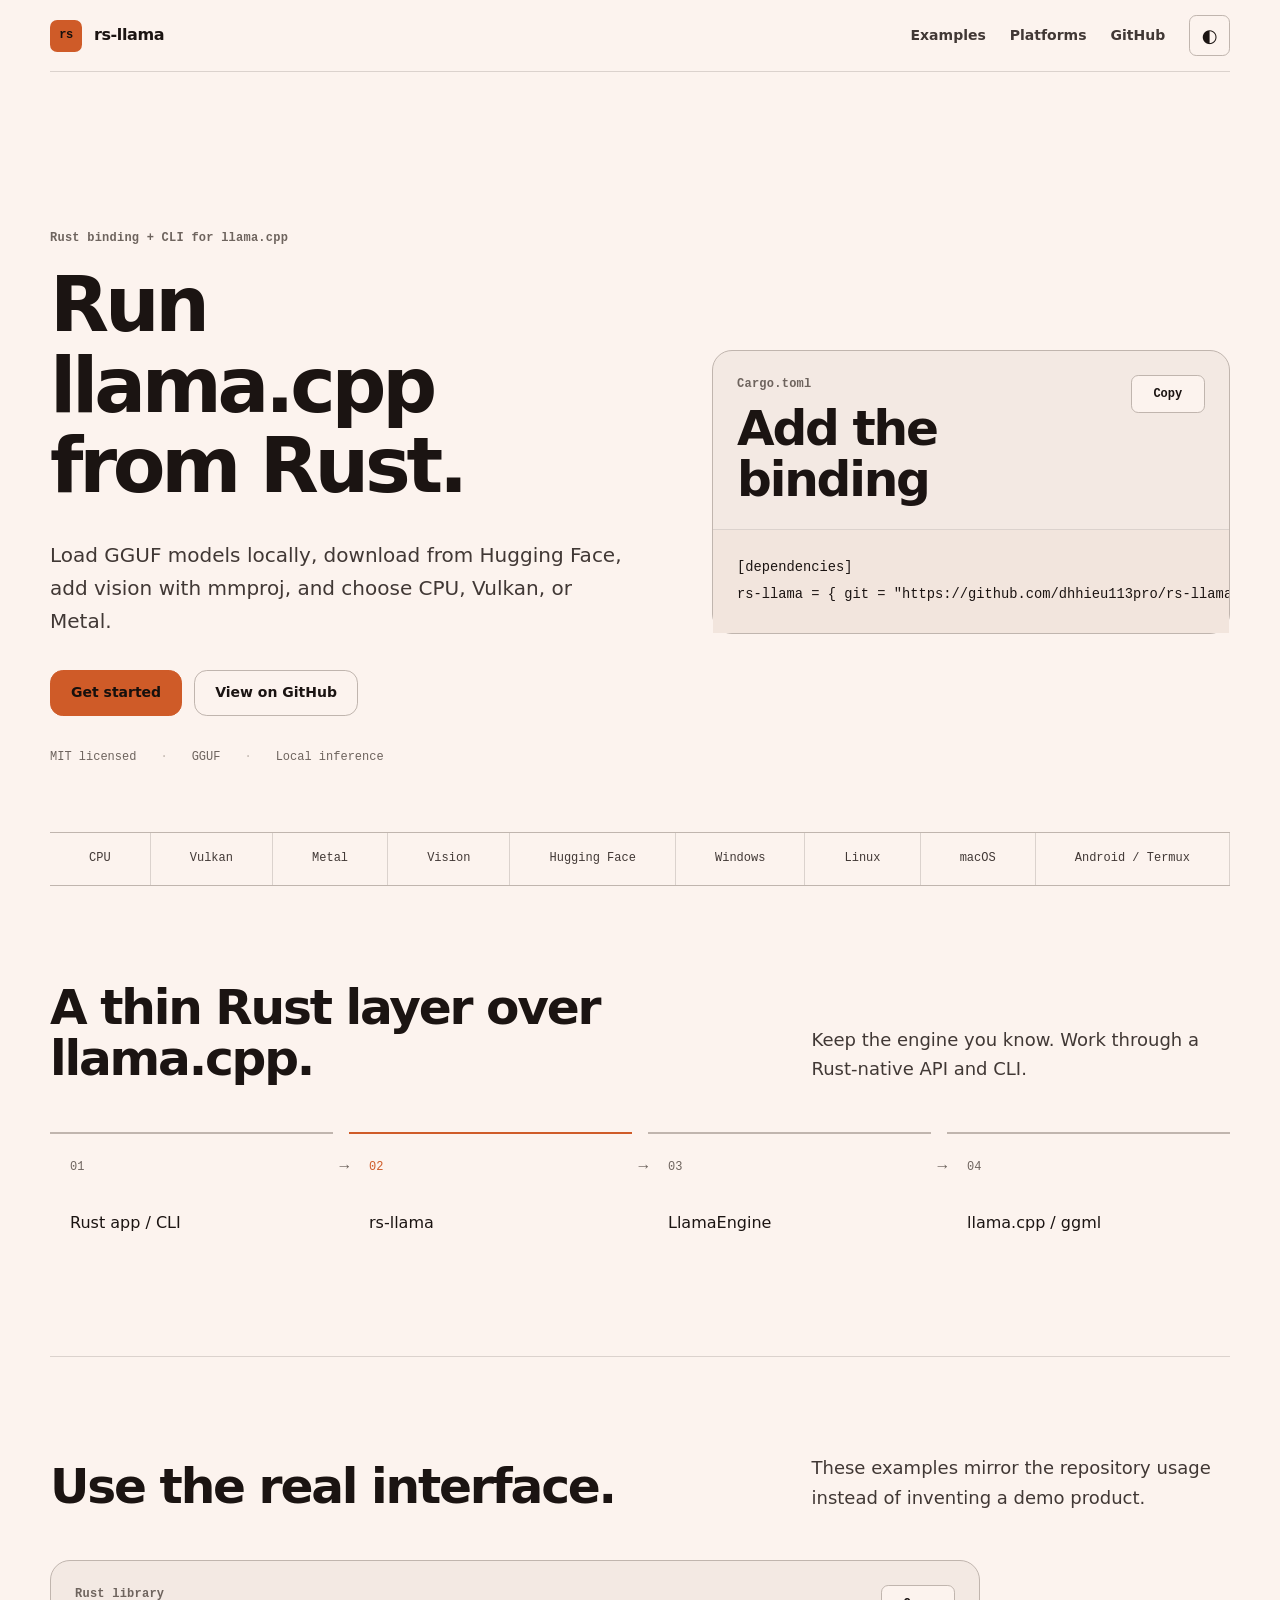
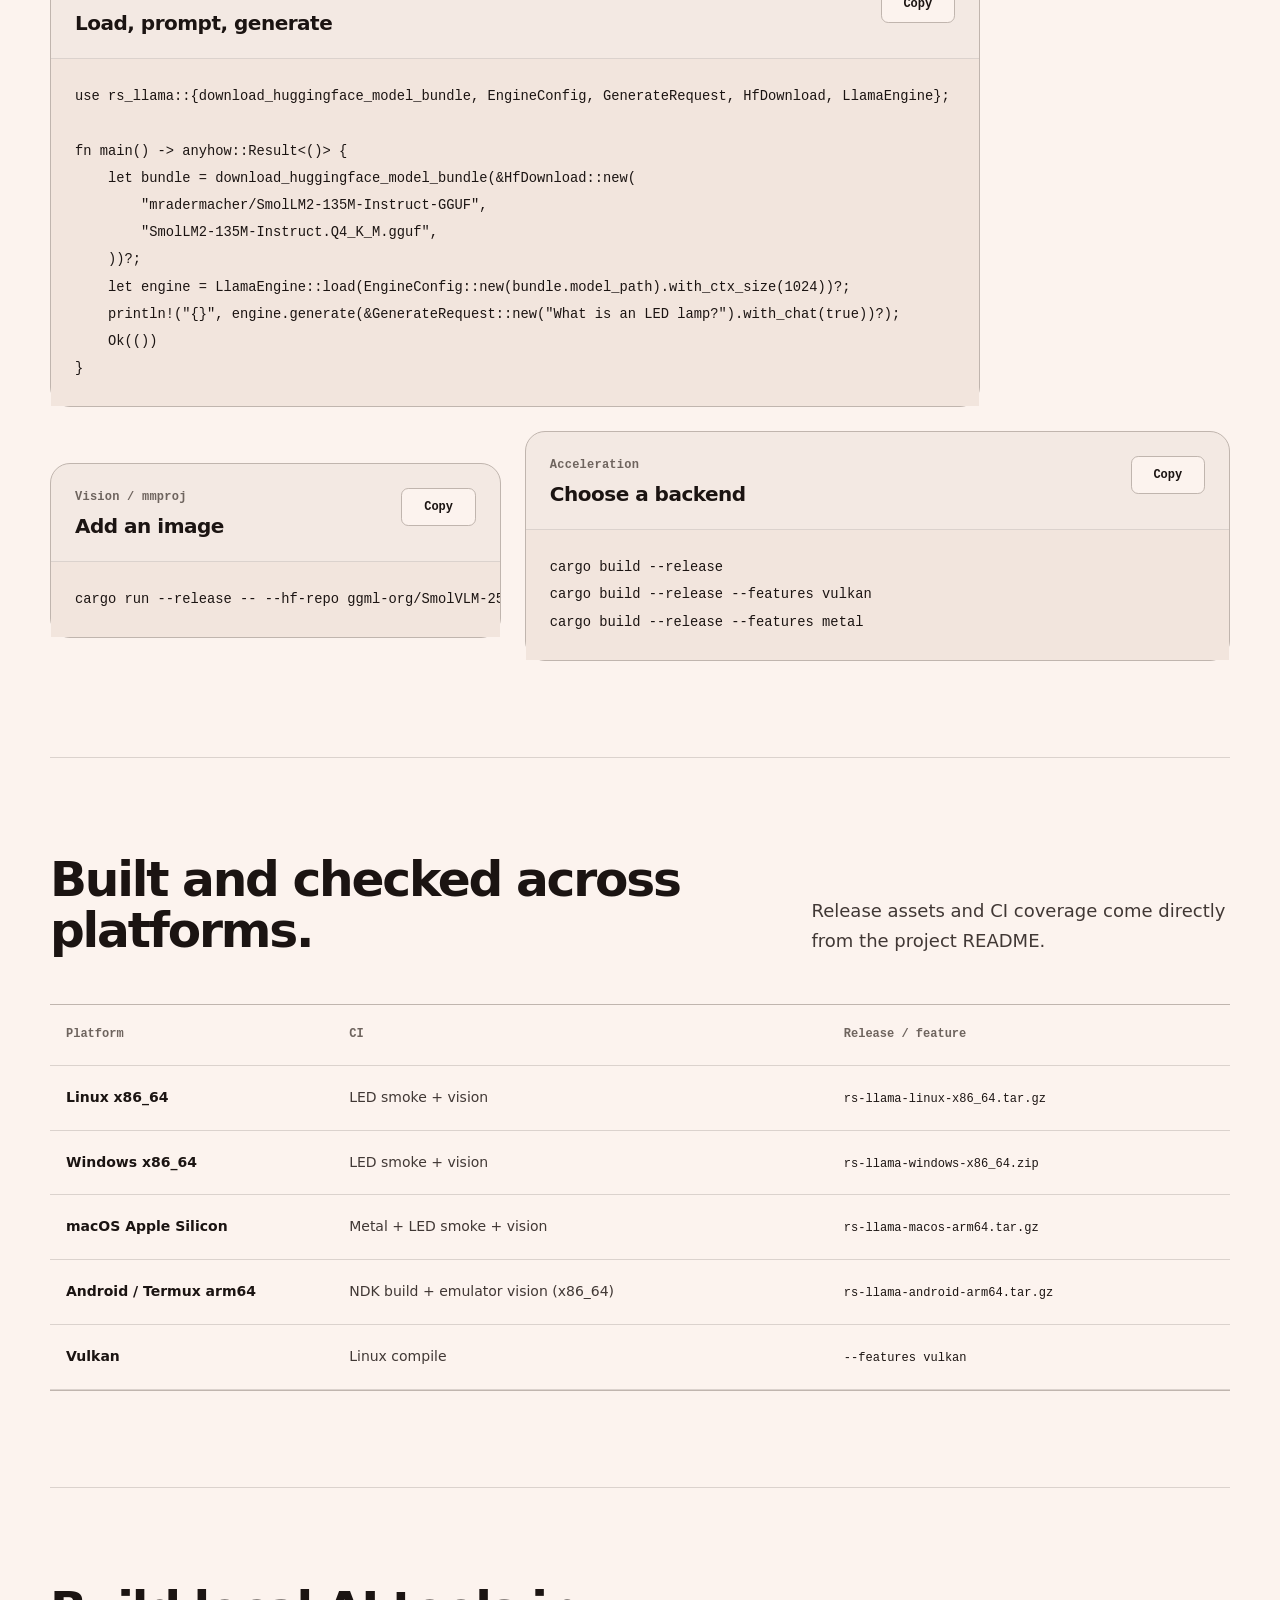
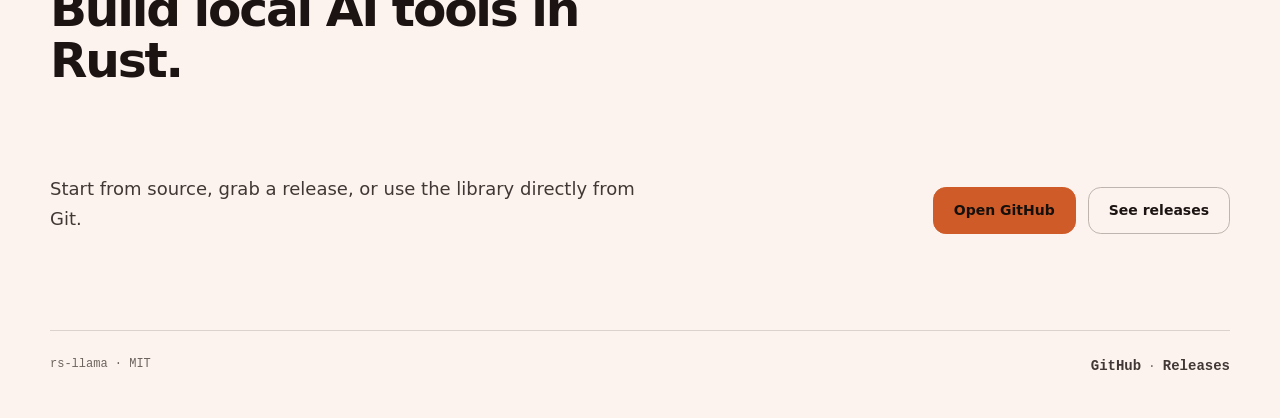
==== docs/index.html @ c81ec960 "fix(pages): publish landing page from docs" ====
<!doctype html>
<html lang="en">
<head>
  <meta charset="utf-8">
  <meta name="viewport" content="width=device-width, initial-scale=1">
  <meta name="description" content="rs-llama is a Rust library and CLI for running GGUF models through llama.cpp.">
  <title>rs-llama — Run llama.cpp from Rust</title>
  <link rel="stylesheet" href="./tokens.css">
  <link rel="stylesheet" href="./styles.css">
  <script src="./app.js" defer></script>
</head>
<body>
  <a class="skip-link" href="#main">Skip to content</a>

  <header class="site-header">
    <a class="brand" href="#top" aria-label="rs-llama home">
      <span class="brand-mark" aria-hidden="true">rs</span>
      <span>rs-llama</span>
    </a>
    <nav class="site-nav" aria-label="Primary navigation">
      <a href="#examples">Examples</a>
      <a href="#platforms">Platforms</a>
      <a href="https://github.com/dhhieu113pro/rs-llama">GitHub</a>
    </nav>
    <button class="icon-button" id="theme-toggle" type="button" aria-label="Toggle color theme" title="Toggle color theme">
      <span aria-hidden="true" id="theme-icon">◐</span>
    </button>
  </header>

  <main id="main">
    <section class="hero" id="top" aria-labelledby="hero-title">
      <div class="hero-copy">
        <p class="hero-note">Rust binding + CLI for llama.cpp</p>
        <h1 id="hero-title">Run llama.cpp from Rust.</h1>
        <p class="hero-lede">Load GGUF models locally, download from Hugging Face, add vision with mmproj, and choose CPU, Vulkan, or Metal.</p>
        <div class="hero-actions">
          <a class="button button-primary" href="#examples">Get started</a>
          <a class="button button-secondary" href="https://github.com/dhhieu113pro/rs-llama">View on GitHub</a>
        </div>
        <ul class="hero-meta" aria-label="Project facts">
          <li>MIT licensed</li>
          <li>GGUF</li>
          <li>Local inference</li>
        </ul>
      </div>

      <article class="playground-card playground-card-hero" aria-labelledby="install-title">
        <div class="example-head">
          <div>
            <p class="example-type">Cargo.toml</p>
            <h2 id="install-title">Add the binding</h2>
          </div>
          <button class="copy-button" type="button" data-copy-target="install-code">Copy</button>
        </div>
        <pre><code id="install-code">[dependencies]
rs-llama = { git = &quot;https://github.com/dhhieu113pro/rs-llama&quot; }</code></pre>
      </article>
    </section>

    <section class="capability-rail" aria-label="Supported capabilities">
      <span>CPU</span><span>Vulkan</span><span>Metal</span><span>Vision</span><span>Hugging Face</span><span>Windows</span><span>Linux</span><span>macOS</span><span>Android / Termux</span>
    </section>

    <section class="architecture" aria-labelledby="architecture-title">
      <div class="section-heading">
        <h2 id="architecture-title">A thin Rust layer over llama.cpp.</h2>
        <p>Keep the engine you know. Work through a Rust-native API and CLI.</p>
      </div>
      <ol class="architecture-flow">
        <li><span>Rust app / CLI</span></li>
        <li><span>rs-llama</span></li>
        <li><span>LlamaEngine</span></li>
        <li><span>llama.cpp / ggml</span></li>
      </ol>
    </section>

    <section class="examples" id="examples" aria-labelledby="examples-title">
      <div class="section-heading">
        <h2 id="examples-title">Use the real interface.</h2>
        <p>These examples mirror the repository usage instead of inventing a demo product.</p>
      </div>

      <article class="playground-card example-wide" aria-labelledby="library-example-title">
        <div class="example-head">
          <div>
            <p class="example-type">Rust library</p>
            <h3 id="library-example-title">Load, prompt, generate</h3>
          </div>
          <button class="copy-button" type="button" data-copy-target="library-code">Copy</button>
        </div>
        <pre><code id="library-code">use rs_llama::{download_huggingface_model_bundle, EngineConfig, GenerateRequest, HfDownload, LlamaEngine};

fn main() -&gt; anyhow::Result&lt;()&gt; {
    let bundle = download_huggingface_model_bundle(&amp;HfDownload::new(
        &quot;mradermacher/SmolLM2-135M-Instruct-GGUF&quot;,
        &quot;SmolLM2-135M-Instruct.Q4_K_M.gguf&quot;,
    ))?;
    let engine = LlamaEngine::load(EngineConfig::new(bundle.model_path).with_ctx_size(1024))?;
    println!(&quot;{}&quot;, engine.generate(&amp;GenerateRequest::new(&quot;What is an LED lamp?&quot;).with_chat(true))?);
    Ok(())
}</code></pre>
      </article>

      <div class="example-pair">
        <article class="playground-card" aria-labelledby="vision-example-title">
          <div class="example-head">
            <div>
              <p class="example-type">Vision / mmproj</p>
              <h3 id="vision-example-title">Add an image</h3>
            </div>
            <button class="copy-button" type="button" data-copy-target="vision-code">Copy</button>
          </div>
          <pre><code id="vision-code">cargo run --release -- --hf-repo ggml-org/SmolVLM-256M-Instruct-GGUF --hf-file SmolVLM-256M-Instruct-Q8_0.gguf --image ./photo.jpg --chat --prompt &quot;What is in this image?&quot;</code></pre>
        </article>

        <article class="playground-card" aria-labelledby="backend-example-title">
          <div class="example-head">
            <div>
              <p class="example-type">Acceleration</p>
              <h3 id="backend-example-title">Choose a backend</h3>
            </div>
            <button class="copy-button" type="button" data-copy-target="backend-code">Copy</button>
          </div>
          <pre><code id="backend-code">cargo build --release
cargo build --release --features vulkan
cargo build --release --features metal</code></pre>
        </article>
      </div>
    </section>

    <section class="platforms" id="platforms" aria-labelledby="platforms-title">
      <div class="section-heading">
        <h2 id="platforms-title">Built and checked across platforms.</h2>
        <p>Release assets and CI coverage come directly from the project README.</p>
      </div>
      <div class="table-wrap">
        <table class="platform-table">
          <thead><tr><th scope="col">Platform</th><th scope="col">CI</th><th scope="col">Release / feature</th></tr></thead>
          <tbody>
            <tr><th scope="row">Linux x86_64</th><td data-label="CI">LED smoke + vision</td><td data-label="Release / feature"><code>rs-llama-linux-x86_64.tar.gz</code></td></tr>
            <tr><th scope="row">Windows x86_64</th><td data-label="CI">LED smoke + vision</td><td data-label="Release / feature"><code>rs-llama-windows-x86_64.zip</code></td></tr>
            <tr><th scope="row">macOS Apple Silicon</th><td data-label="CI">Metal + LED smoke + vision</td><td data-label="Release / feature"><code>rs-llama-macos-arm64.tar.gz</code></td></tr>
            <tr><th scope="row">Android / Termux arm64</th><td data-label="CI">NDK build + emulator vision (x86_64)</td><td data-label="Release / feature"><code>rs-llama-android-arm64.tar.gz</code></td></tr>
            <tr><th scope="row">Vulkan</th><td data-label="CI">Linux compile</td><td data-label="Release / feature"><code>--features vulkan</code></td></tr>
          </tbody>
        </table>
      </div>
    </section>

    <section class="closing" aria-labelledby="closing-title">
      <h2 id="closing-title">Build local AI tools in Rust.</h2>
      <p>Start from source, grab a release, or use the library directly from Git.</p>
      <div class="hero-actions">
        <a class="button button-primary" href="https://github.com/dhhieu113pro/rs-llama">Open GitHub</a>
        <a class="button button-secondary" href="https://github.com/dhhieu113pro/rs-llama/releases">See releases</a>
      </div>
    </section>
  </main>

  <footer class="site-footer">
    <span>rs-llama · MIT</span>
    <span><a href="https://github.com/dhhieu113pro/rs-llama">GitHub</a> · <a href="https://github.com/dhhieu113pro/rs-llama/releases">Releases</a></span>
  </footer>
  <div class="sr-status" id="copy-status" role="status" aria-live="polite"></div>
</body>
</html>
---- docs/tokens.css ----
:root {
  color-scheme: light;
  --color-paper: oklch(97% 0.012 55);
  --color-paper-2: oklch(94% 0.014 55);
  --color-paper-3: oklch(90% 0.016 55);
  --color-ink: oklch(20% 0.012 45);
  --color-ink-2: oklch(35% 0.014 45);
  --color-muted: oklch(51% 0.016 48);
  --color-rule: oklch(78% 0.016 50);
  --color-rule-2: oklch(87% 0.012 50);
  --color-accent: oklch(61% 0.16 42);
  --color-accent-ink: oklch(18% 0.012 42);
  --color-focus: oklch(64% 0.20 42);
  --color-code: oklch(93% 0.018 52);
  --color-success: oklch(58% 0.13 145);
  --color-error: oklch(56% 0.16 25);

  --font-display: ui-sans-serif, system-ui, -apple-system, BlinkMacSystemFont, "Segoe UI", sans-serif;
  --font-body: ui-sans-serif, system-ui, -apple-system, BlinkMacSystemFont, "Segoe UI", sans-serif;
  --font-mono: "SFMono-Regular", Consolas, "Liberation Mono", Menlo, monospace;

  --space-1: 0.25rem;
  --space-2: 0.5rem;
  --space-3: 0.75rem;
  --space-4: 1rem;
  --space-5: 1.25rem;
  --space-6: 1.5rem;
  --space-8: 2rem;
  --space-10: 2.5rem;
  --space-12: 3rem;
  --space-16: 4rem;
  --space-20: 5rem;
  --space-24: 6rem;

  --text-xs: 0.75rem;
  --text-sm: 0.875rem;
  --text-base: 1rem;
  --text-lg: 1.125rem;
  --text-xl: 1.25rem;
  --text-2xl: 1.5rem;
  --text-3xl: 1.875rem;
  --text-display: clamp(2.8rem, 6vw, 5.6rem);

  --radius-sm: 0.45rem;
  --radius-md: 0.8rem;
  --radius-lg: 1.25rem;
  --rule-thin: 1px;
  --dur-fast: 140ms;
  --dur-normal: 220ms;
  --ease-out: cubic-bezier(0.16, 1, 0.3, 1);
  --ease-in: cubic-bezier(0.7, 0, 0.84, 0);
  --ease-in-out: cubic-bezier(0.65, 0, 0.35, 1);
}

:root[data-theme="dark"] {
  color-scheme: dark;
  --color-paper: oklch(16% 0.014 45);
  --color-paper-2: oklch(20% 0.016 45);
  --color-paper-3: oklch(25% 0.018 45);
  --color-ink: oklch(94% 0.012 52);
  --color-ink-2: oklch(81% 0.014 50);
  --color-muted: oklch(68% 0.016 48);
  --color-rule: oklch(35% 0.018 45);
  --color-rule-2: oklch(27% 0.016 45);
  --color-accent: oklch(69% 0.15 42);
  --color-accent-ink: oklch(17% 0.012 42);
  --color-focus: oklch(73% 0.19 42);
  --color-code: oklch(20% 0.018 45);
  --color-success: oklch(70% 0.13 145);
  --color-error: oklch(70% 0.15 25);
}

@media (prefers-color-scheme: dark) {
  :root:not([data-theme="light"]) {
    color-scheme: dark;
    --color-paper: oklch(16% 0.014 45);
    --color-paper-2: oklch(20% 0.016 45);
    --color-paper-3: oklch(25% 0.018 45);
    --color-ink: oklch(94% 0.012 52);
    --color-ink-2: oklch(81% 0.014 50);
    --color-muted: oklch(68% 0.016 48);
    --color-rule: oklch(35% 0.018 45);
    --color-rule-2: oklch(27% 0.016 45);
    --color-accent: oklch(69% 0.15 42);
    --color-accent-ink: oklch(17% 0.012 42);
    --color-focus: oklch(73% 0.19 42);
    --color-code: oklch(20% 0.018 45);
    --color-success: oklch(70% 0.13 145);
    --color-error: oklch(70% 0.15 25);
  }
}
---- docs/styles.css ----
/* Hallmark · genre: modern-minimal · macrostructure: Component Playground · theme: custom · tone: technical/austere · anchor hue: rust-copper
 * vibe: rust precision, local inference, technical restraint
 * paper: oklch(97% 0.012 55) · accent: oklch(61% 0.16 42)
 * display: system sans · body: system sans · mono: system mono
 * axes: warm-near-white / technical-sans / rust-copper · enrichment: none · nav: N9 · footer: Ft2
 */
/* Hallmark · pre-emit critique: P4 H4 E4 S5 R5 V4 */

html,
body {
  overflow-x: clip;
}

html {
  scroll-behavior: smooth;
  background: var(--color-paper);
}

* {
  box-sizing: border-box;
}

*::before,
*::after {
  box-sizing: border-box;
}

body {
  margin: 0;
  background: var(--color-paper);
  color: var(--color-ink);
  font-family: var(--font-body);
  font-size: var(--text-base);
  line-height: 1.65;
  text-rendering: optimizeLegibility;
}

button,
a {
  -webkit-tap-highlight-color: transparent;
}

a {
  color: inherit;
  text-decoration-thickness: var(--rule-thin);
  text-underline-offset: 0.2em;
}

a:focus-visible,
button:focus-visible {
  outline: 3px solid var(--color-focus);
  outline-offset: 3px;
}

button {
  font-family: var(--font-body);
}

h1,
h2,
h3,
p,
ul,
ol {
  margin-top: 0;
}

h1,
h2,
h3 {
  margin-bottom: 0;
  color: var(--color-ink);
  font-family: var(--font-display);
  font-style: normal;
  line-height: 1.05;
  overflow-wrap: anywhere;
  min-width: 0;
}

h1 {
  max-width: 10ch;
  font-size: var(--text-display);
  font-weight: 720;
  letter-spacing: -0.055em;
}

h2 {
  font-size: clamp(2rem, 3.8vw, 3.4rem);
  font-weight: 680;
  letter-spacing: -0.045em;
}

h3 {
  font-size: var(--text-xl);
  font-weight: 680;
  letter-spacing: -0.025em;
}

pre,
code {
  font-family: var(--font-mono);
}

pre {
  margin: 0;
  overflow-x: auto;
  overscroll-behavior-inline: contain;
  scrollbar-width: thin;
}

code {
  font-size: 0.86em;
}

.skip-link {
  position: fixed;
  top: var(--space-3);
  left: var(--space-3);
  z-index: 100;
  transform: translateY(-180%);
  padding: var(--space-2) var(--space-4);
  border: var(--rule-thin) solid var(--color-ink);
  border-radius: var(--radius-sm);
  background: var(--color-paper);
  color: var(--color-ink);
  text-decoration: none;
  transition: transform var(--dur-fast) var(--ease-out);
}

.skip-link:focus {
  transform: translateY(0);
}

.site-header,
.hero,
.capability-rail,
.architecture,
.examples,
.platforms,
.closing,
.site-footer {
  width: min(1180px, calc(100% - 2 * var(--space-8)));
  margin-inline: auto;
}

.site-header {
  position: sticky;
  top: 0;
  z-index: 20;
  display: grid;
  grid-template-columns: 1fr auto auto;
  align-items: center;
  min-height: 72px;
  border-bottom: var(--rule-thin) solid var(--color-rule-2);
  background: var(--color-paper);
}

.brand,
.site-nav a,
.button,
.site-footer a {
  white-space: nowrap;
}

.brand {
  display: inline-flex;
  align-items: center;
  gap: var(--space-3);
  width: max-content;
  font-family: var(--font-display);
  font-weight: 720;
  letter-spacing: -0.025em;
  text-decoration: none;
}

.brand-mark {
  display: inline-grid;
  width: 2rem;
  height: 2rem;
  place-items: center;
  border-radius: var(--radius-sm);
  background: var(--color-accent);
  color: var(--color-accent-ink);
  font-family: var(--font-mono);
  font-size: var(--text-xs);
  font-weight: 700;
  letter-spacing: -0.04em;
}

.site-nav {
  display: flex;
  align-items: center;
  gap: var(--space-6);
  margin-right: var(--space-6);
}

.site-nav a,
.site-footer a {
  color: var(--color-ink-2);
  font-size: var(--text-sm);
  font-weight: 600;
  text-decoration: none;
  transition: color var(--dur-fast) var(--ease-out);
}

.site-nav a:hover,
.site-footer a:hover {
  color: var(--color-ink);
}

.icon-button,
.copy-button {
  display: inline-grid;
  place-items: center;
  border: var(--rule-thin) solid var(--color-rule);
  border-radius: var(--radius-sm);
  background: var(--color-paper);
  color: var(--color-ink);
  cursor: pointer;
  transition: transform var(--dur-fast) var(--ease-out), background var(--dur-fast) var(--ease-out), border-color var(--dur-fast) var(--ease-out), opacity var(--dur-fast) var(--ease-out);
}

.icon-button {
  width: 2.55rem;
  height: 2.55rem;
  font-size: var(--text-lg);
}

.icon-button:hover,
.copy-button:hover {
  background: var(--color-paper-2);
  transform: translateY(-1px);
}

.icon-button:active,
.copy-button:active,
.button:active {
  transform: translateY(1px);
}

.icon-button:disabled,
.copy-button:disabled,
.button[aria-disabled="true"],
.icon-button[data-state="loading"],
.copy-button[data-state="loading"],
.button[data-state="loading"] {
  cursor: wait;
  opacity: 0.58;
}

.icon-button[data-state="error"],
.copy-button[data-state="error"],
.button[data-state="error"] {
  border-color: var(--color-error);
}

.icon-button[data-state="success"],
.copy-button[data-state="success"],
.button[data-state="success"] {
  border-color: var(--color-success);
}

.hero {
  display: grid;
  grid-template-columns: minmax(0, 1.05fr) minmax(0, 0.95fr);
  gap: clamp(var(--space-12), 7vw, var(--space-24));
  align-items: end;
  min-height: min(760px, calc(100svh - 72px));
  padding-block: var(--space-20) var(--space-16);
}

.hero-copy {
  min-width: 0;
}

.hero-note,
.example-type {
  margin-bottom: var(--space-4);
  color: var(--color-muted);
  font-family: var(--font-mono);
  font-size: var(--text-xs);
  font-weight: 650;
  letter-spacing: 0.02em;
}

.hero-lede {
  max-width: 36rem;
  margin: var(--space-8) 0 0;
  color: var(--color-ink-2);
  font-size: clamp(var(--text-lg), 2vw, var(--text-xl));
}

.hero-actions {
  display: flex;
  flex-wrap: wrap;
  gap: var(--space-3);
  margin-top: var(--space-8);
}

.button {
  display: inline-flex;
  align-items: center;
  justify-content: center;
  min-height: 2.9rem;
  padding: 0 var(--space-5);
  border: var(--rule-thin) solid var(--color-rule);
  border-radius: var(--radius-md);
  font-size: var(--text-sm);
  font-weight: 700;
  text-decoration: none;
  transition: transform var(--dur-fast) var(--ease-out), background var(--dur-fast) var(--ease-out), border-color var(--dur-fast) var(--ease-out), opacity var(--dur-fast) var(--ease-out);
}

.button:hover {
  transform: translateY(-1px);
}

.button-primary {
  border-color: var(--color-accent);
  background: var(--color-accent);
  color: var(--color-accent-ink);
}

.button-primary:hover {
  border-color: var(--color-focus);
}

.button-secondary {
  background: var(--color-paper);
  color: var(--color-ink);
}

.button-secondary:hover {
  background: var(--color-paper-2);
}

.hero-meta {
  display: flex;
  flex-wrap: wrap;
  gap: var(--space-3) var(--space-6);
  margin: var(--space-8) 0 0;
  padding: 0;
  color: var(--color-muted);
  font-family: var(--font-mono);
  font-size: var(--text-xs);
  list-style: none;
}

.hero-meta li + li::before {
  content: "·";
  margin-right: var(--space-6);
  color: var(--color-rule);
}

.playground-card {
  min-width: 0;
  border: var(--rule-thin) solid var(--color-rule);
  border-radius: var(--radius-lg);
  background: var(--color-paper-2);
}

.playground-card-hero {
  align-self: center;
  transform: translateY(var(--space-8));
}

.example-head {
  display: flex;
  align-items: flex-start;
  justify-content: space-between;
  gap: var(--space-6);
  padding: var(--space-6);
  border-bottom: var(--rule-thin) solid var(--color-rule-2);
}

.example-head .example-type {
  margin-bottom: var(--space-2);
}

.copy-button {
  min-width: 4.65rem;
  min-height: 2.35rem;
  padding-inline: var(--space-3);
  font-family: var(--font-mono);
  font-size: var(--text-xs);
  font-weight: 650;
  white-space: nowrap;
}

.playground-card pre {
  padding: var(--space-6);
  background: var(--color-code);
  color: var(--color-ink);
  line-height: 1.7;
}

.capability-rail {
  display: flex;
  flex-wrap: wrap;
  border-block: var(--rule-thin) solid var(--color-rule);
}

.capability-rail span {
  flex: 1 0 auto;
  padding: var(--space-4) var(--space-5);
  border-right: var(--rule-thin) solid var(--color-rule-2);
  color: var(--color-ink-2);
  font-family: var(--font-mono);
  font-size: var(--text-xs);
  text-align: center;
}

.architecture,
.examples,
.platforms {
  padding-block: var(--space-24);
  border-bottom: var(--rule-thin) solid var(--color-rule-2);
}

.section-heading {
  display: grid;
  grid-template-columns: minmax(0, 1.25fr) minmax(0, 0.75fr);
  gap: var(--space-16);
  align-items: end;
  margin-bottom: var(--space-12);
}

.section-heading p {
  max-width: 34rem;
  margin-bottom: 0;
  color: var(--color-ink-2);
  font-size: var(--text-lg);
}

.architecture-flow {
  display: grid;
  grid-template-columns: repeat(4, minmax(0, 1fr));
  gap: var(--space-4);
  margin: 0;
  padding: 0;
  list-style: none;
  counter-reset: architecture;
}

.architecture-flow li {
  position: relative;
  min-width: 0;
  padding: var(--space-6) var(--space-5);
  border-top: 2px solid var(--color-rule);
  color: var(--color-ink);
  counter-increment: architecture;
}

.architecture-flow li::before {
  content: "0" counter(architecture);
  display: block;
  margin-bottom: var(--space-8);
  color: var(--color-muted);
  font-family: var(--font-mono);
  font-size: var(--text-xs);
}

.architecture-flow li:nth-child(2) {
  border-top-color: var(--color-accent);
}

.architecture-flow li:nth-child(2)::before {
  color: var(--color-accent);
}

.architecture-flow li:not(:last-child)::after {
  content: "→";
  position: absolute;
  top: var(--space-5);
  right: calc(var(--space-4) * -1);
  z-index: 2;
  color: var(--color-muted);
  font-family: var(--font-mono);
}

.examples {
  display: grid;
  gap: var(--space-6);
}

.examples .section-heading {
  margin-bottom: var(--space-6);
}

.example-wide {
  width: min(100%, 930px);
}

.example-pair {
  display: grid;
  grid-template-columns: minmax(0, 0.78fr) minmax(0, 1.22fr);
  gap: var(--space-6);
  align-items: start;
}

.example-pair .playground-card:first-child {
  margin-top: var(--space-8);
}

.table-wrap {
  border-block: var(--rule-thin) solid var(--color-rule);
}

.platform-table {
  width: 100%;
  border-collapse: collapse;
  font-size: var(--text-sm);
}

.platform-table th,
.platform-table td {
  padding: var(--space-5) var(--space-4);
  border-bottom: var(--rule-thin) solid var(--color-rule-2);
  text-align: left;
  vertical-align: top;
}

.platform-table thead th {
  color: var(--color-muted);
  font-family: var(--font-mono);
  font-size: var(--text-xs);
  font-weight: 600;
}

.platform-table tbody th {
  width: 24%;
  font-weight: 700;
}

.platform-table td:nth-child(2) {
  color: var(--color-ink-2);
}

.platform-table code {
  overflow-wrap: anywhere;
}

.closing {
  display: grid;
  grid-template-columns: minmax(0, 1.2fr) minmax(0, 0.8fr);
  gap: var(--space-16);
  align-items: end;
  padding-block: var(--space-24);
}

.closing p {
  grid-column: 1;
  max-width: 38rem;
  margin: var(--space-6) 0 0;
  color: var(--color-ink-2);
  font-size: var(--text-lg);
}

.closing .hero-actions {
  grid-column: 2;
  grid-row: 1 / span 2;
  justify-content: flex-end;
  align-self: end;
  margin-top: 0;
}

.site-footer {
  display: flex;
  justify-content: space-between;
  gap: var(--space-6);
  padding-block: var(--space-6) var(--space-10);
  border-top: var(--rule-thin) solid var(--color-rule-2);
  color: var(--color-muted);
  font-family: var(--font-mono);
  font-size: var(--text-xs);
}

.sr-status {
  position: fixed;
  width: 1px;
  height: 1px;
  overflow: hidden;
  clip-path: inset(50%);
  white-space: nowrap;
}

/* verified target: 768px */
@media (max-width: 900px) {
  .hero {
    grid-template-columns: minmax(0, 1fr);
    min-height: auto;
    padding-block: var(--space-16);
  }

  .playground-card-hero {
    transform: none;
  }

  .section-heading,
  .closing {
    grid-template-columns: minmax(0, 1fr);
    gap: var(--space-6);
  }

  .closing .hero-actions {
    grid-column: 1;
    grid-row: auto;
    justify-content: flex-start;
  }

  .architecture-flow {
    grid-template-columns: repeat(2, minmax(0, 1fr));
  }

  .architecture-flow li:nth-child(2)::after {
    display: none;
  }

  .example-pair {
    grid-template-columns: minmax(0, 1fr);
  }

  .example-pair .playground-card:first-child {
    width: min(86%, 680px);
    margin-top: 0;
  }
}

/* verified target: 414px */
/* verified target: 375px */
/* verified target: 320px */
@media (max-width: 640px) {
  .site-header,
  .hero,
  .capability-rail,
  .architecture,
  .examples,
  .platforms,
  .closing,
  .site-footer {
    width: min(100% - 2 * var(--space-4), 1180px);
  }

  .site-header {
    grid-template-columns: 1fr auto;
    min-height: 64px;
  }

  .site-nav {
    display: none;
  }

  h1 {
    font-size: clamp(2.65rem, 14vw, 4.1rem);
  }

  h2 {
    font-size: clamp(1.9rem, 10vw, 2.8rem);
  }

  .hero {
    gap: var(--space-12);
    padding-block: var(--space-12);
  }

  .hero-actions {
    gap: var(--space-2);
  }

  .button {
    padding-inline: var(--space-4);
  }

  .hero-meta li + li::before {
    margin-right: var(--space-3);
  }

  .example-head {
    gap: var(--space-3);
    padding: var(--space-4);
  }

  .playground-card pre {
    padding: var(--space-4);
  }

  .capability-rail span {
    flex-basis: 50%;
  }

  .architecture,
  .examples,
  .platforms,
  .closing {
    padding-block: var(--space-16);
  }

  .architecture-flow {
    grid-template-columns: minmax(0, 1fr);
  }

  .architecture-flow li::after {
    display: none;
  }

  .example-pair .playground-card:first-child {
    width: 100%;
  }

  .platform-table,
  .platform-table tbody,
  .platform-table tr,
  .platform-table th,
  .platform-table td {
    display: block;
    width: 100%;
  }

  .platform-table thead {
    position: absolute;
    width: 1px;
    height: 1px;
    overflow: hidden;
    clip-path: inset(50%);
  }

  .platform-table tr {
    padding: var(--space-4) 0;
    border-bottom: var(--rule-thin) solid var(--color-rule);
  }

  .platform-table th,
  .platform-table td {
    padding: var(--space-2) var(--space-1);
    border: 0;
  }

  .platform-table tbody th {
    margin-bottom: var(--space-2);
  }

  .platform-table td::before {
    content: attr(data-label) ": ";
    color: var(--color-muted);
    font-family: var(--font-mono);
    font-size: var(--text-xs);
  }

  .site-footer {
    flex-direction: column;
    padding-bottom: var(--space-8);
  }
}

@media (prefers-reduced-motion: reduce) {
  html {
    scroll-behavior: auto;
  }

  *,
  *::before,
  *::after {
    animation-duration: 0.01ms;
    animation-iteration-count: 1;
    transition-duration: 0.01ms;
  }
}
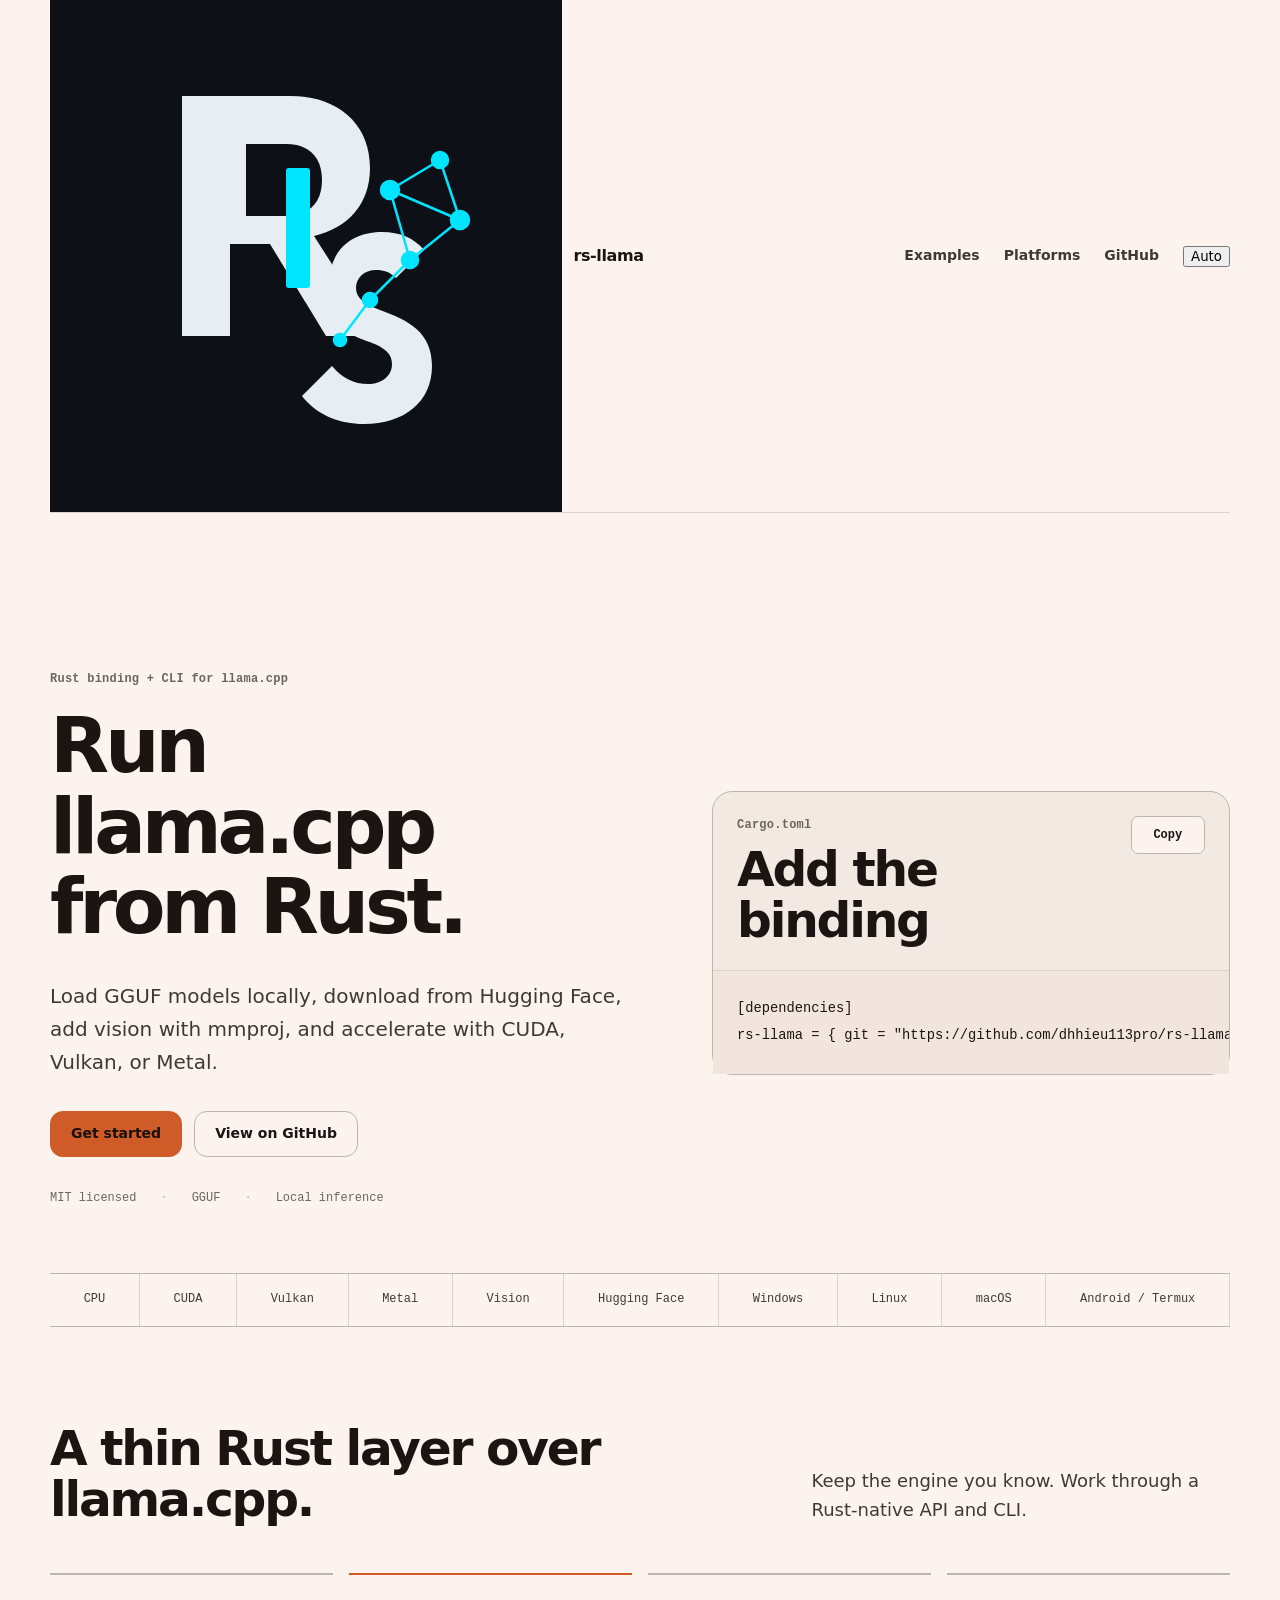
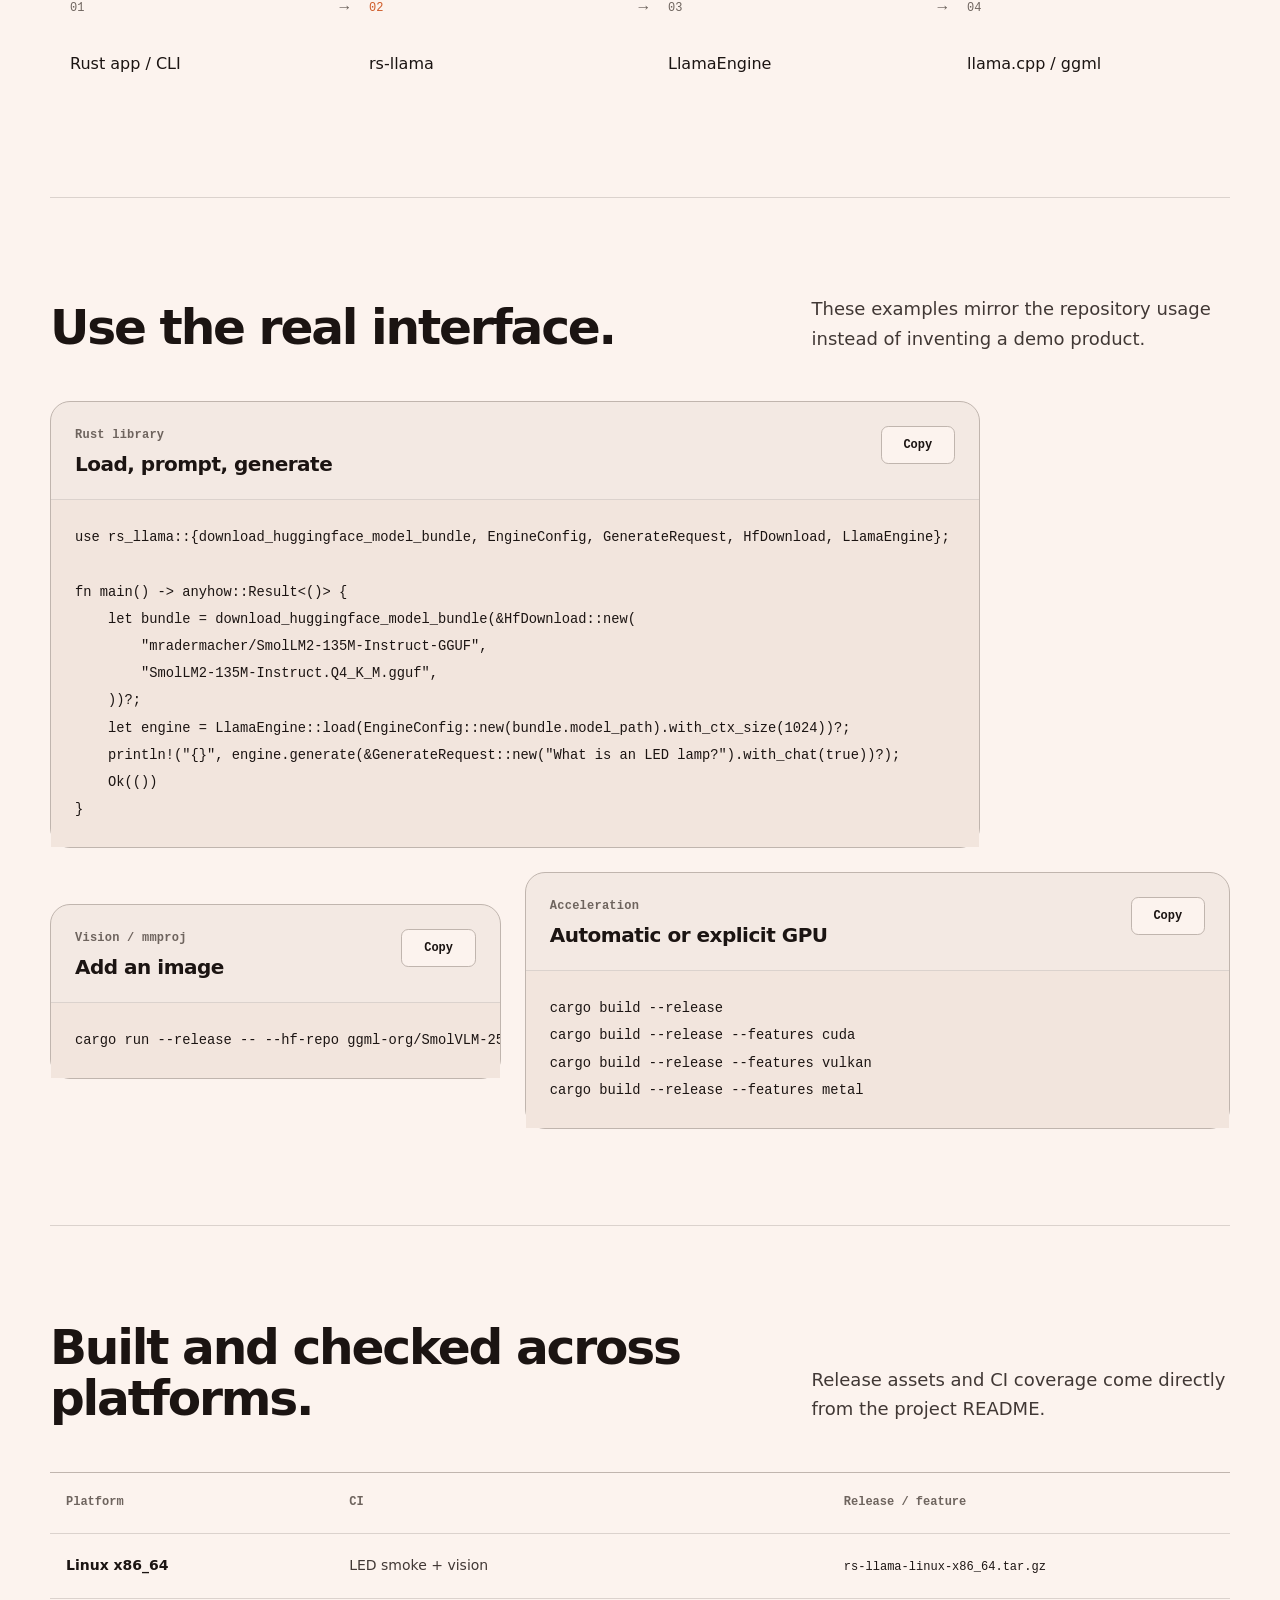
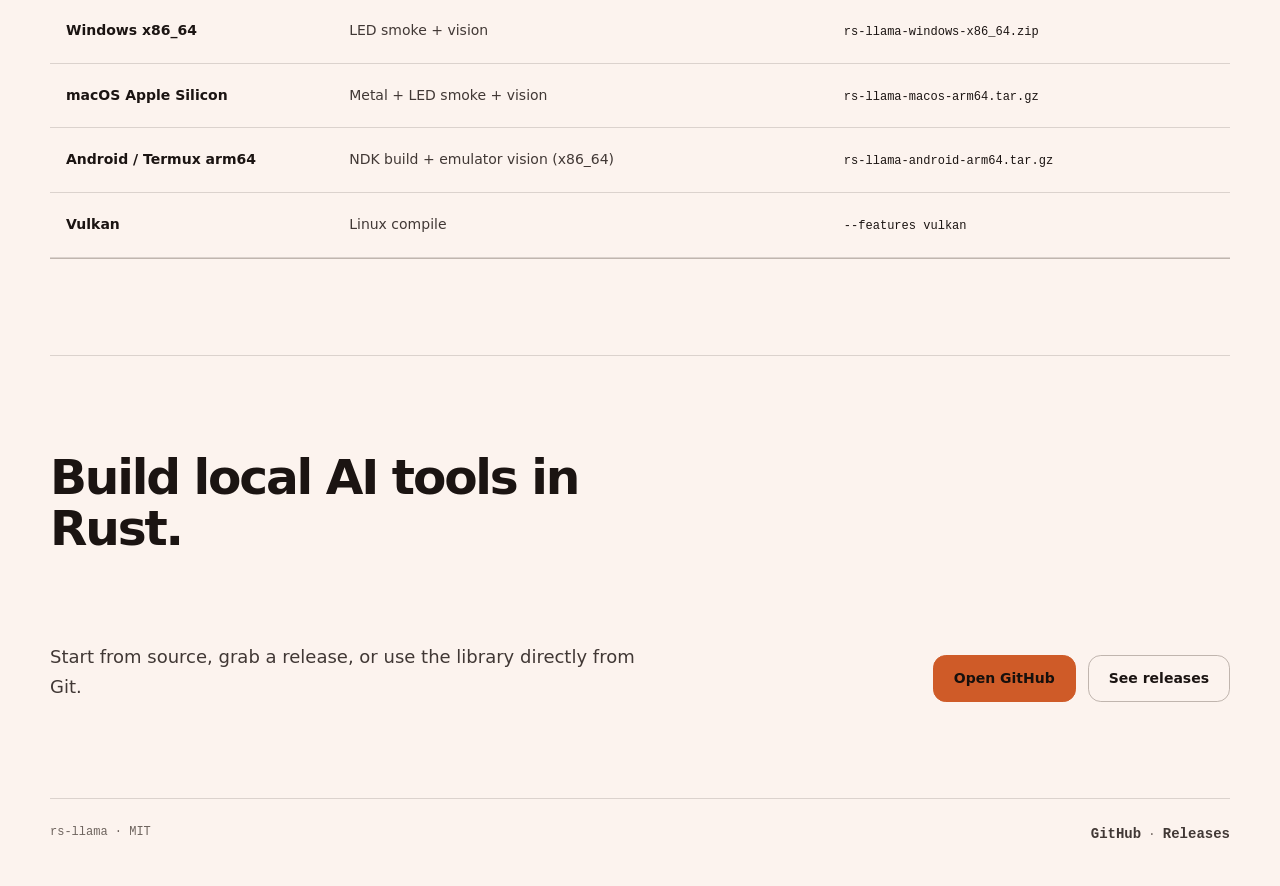
==== commit 8d8aec8c: "feat(site): use real logo and Quay theme shell" ====
--- a/docs/index.html
+++ b/docs/index.html
@@ -4,7 +4,10 @@
   <meta charset="utf-8">
   <meta name="viewport" content="width=device-width, initial-scale=1">
   <meta name="description" content="rs-llama is a Rust library and CLI for running GGUF models through llama.cpp.">
+  <meta name="color-scheme" content="light dark">
   <title>rs-llama — Run llama.cpp from Rust</title>
+  <link rel="icon" href="./logo.svg" type="image/svg+xml">
+  <script>(() => { try { const t = localStorage.getItem('site-theme'); if (t === 'light' || t === 'dark') document.documentElement.dataset.theme = t; } catch {} })();</script>
   <link rel="stylesheet" href="./tokens.css">
   <link rel="stylesheet" href="./styles.css">
   <script src="./app.js" defer></script>
@@ -14,7 +17,7 @@
 
   <header class="site-header">
     <a class="brand" href="#top" aria-label="rs-llama home">
-      <span class="brand-mark" aria-hidden="true">rs</span>
+      <img class="brand-logo" src="./logo.svg" alt="rs-llama logo">
       <span>rs-llama</span>
     </a>
     <nav class="site-nav" aria-label="Primary navigation">
@@ -22,9 +25,7 @@
       <a href="#platforms">Platforms</a>
       <a href="https://github.com/dhhieu113pro/rs-llama">GitHub</a>
     </nav>
-    <button class="icon-button" id="theme-toggle" type="button" aria-label="Toggle color theme" title="Toggle color theme">
-      <span aria-hidden="true" id="theme-icon">◐</span>
-    </button>
+    <button class="theme-toggle" id="theme-toggle" type="button" aria-label="Change color theme">Auto</button>
   </header>
 
   <main id="main">
@@ -32,7 +33,7 @@
       <div class="hero-copy">
         <p class="hero-note">Rust binding + CLI for llama.cpp</p>
         <h1 id="hero-title">Run llama.cpp from Rust.</h1>
-        <p class="hero-lede">Load GGUF models locally, download from Hugging Face, add vision with mmproj, and choose CPU, Vulkan, or Metal.</p>
+        <p class="hero-lede">Load GGUF models locally, download from Hugging Face, add vision with mmproj, and accelerate with CUDA, Vulkan, or Metal.</p>
         <div class="hero-actions">
           <a class="button button-primary" href="#examples">Get started</a>
           <a class="button button-secondary" href="https://github.com/dhhieu113pro/rs-llama">View on GitHub</a>
@@ -58,7 +59,7 @@
     </section>
 
     <section class="capability-rail" aria-label="Supported capabilities">
-      <span>CPU</span><span>Vulkan</span><span>Metal</span><span>Vision</span><span>Hugging Face</span><span>Windows</span><span>Linux</span><span>macOS</span><span>Android / Termux</span>
+      <span>CPU</span><span>CUDA</span><span>Vulkan</span><span>Metal</span><span>Vision</span><span>Hugging Face</span><span>Windows</span><span>Linux</span><span>macOS</span><span>Android / Termux</span>
     </section>
 
     <section class="architecture" aria-labelledby="architecture-title">
@@ -117,11 +118,12 @@
           <div class="example-head">
             <div>
               <p class="example-type">Acceleration</p>
-              <h3 id="backend-example-title">Choose a backend</h3>
+              <h3 id="backend-example-title">Automatic or explicit GPU</h3>
             </div>
             <button class="copy-button" type="button" data-copy-target="backend-code">Copy</button>
           </div>
           <pre><code id="backend-code">cargo build --release
+cargo build --release --features cuda
 cargo build --release --features vulkan
 cargo build --release --features metal</code></pre>
         </article>
